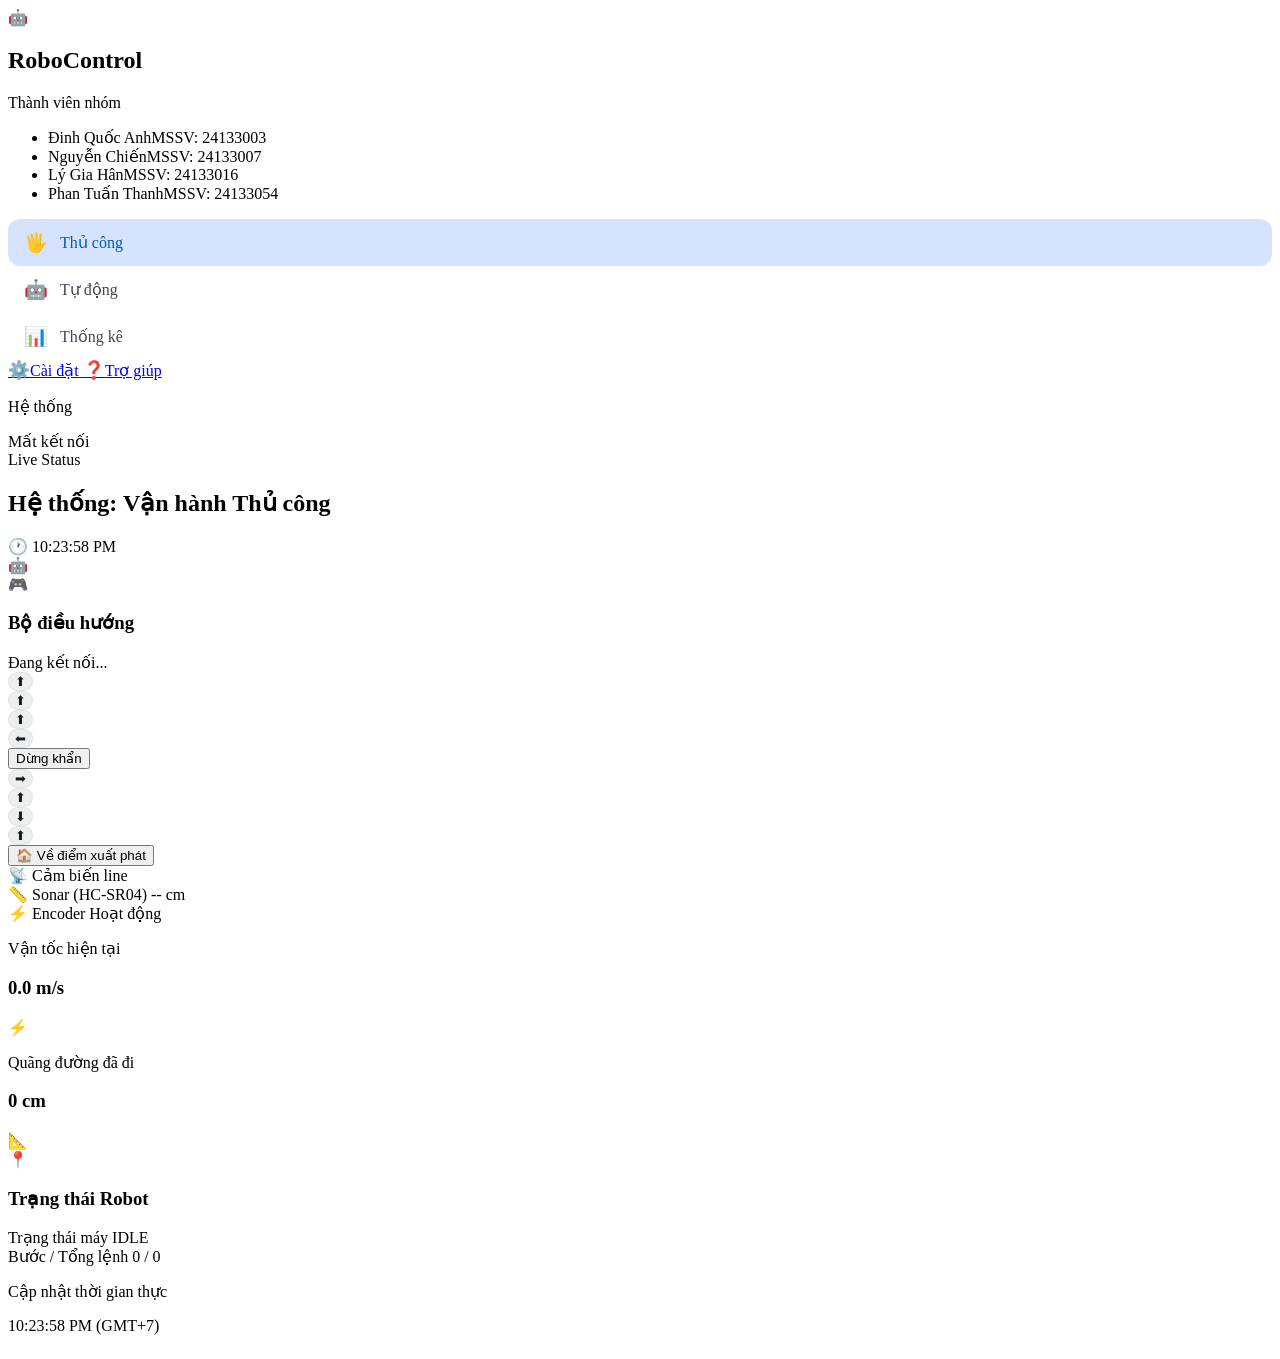
==== ai-firmware/data/index.html @ 2131e14b "them egde cho map ban dau, fix bug mui ten khong reset theo diem xuat phat, chinh sua logic do line" ====
<!doctype html>
<html class="light" lang="vi">

<head>
  <meta charset="utf-8" />
  <meta name="viewport" content="width=device-width, initial-scale=1.0" />
  <title>RoboControl — Hệ thống Điều khiển Robot AI</title>
  <meta name="description"
    content="AI Robot Pathfinder Dashboard — Hệ thống xe robot giao hàng với thuật toán tìm kiếm AI" />
  <script src="tailwind.min.js"></script>
  <script src="chart.min.js"></script>
  <script>
    tailwind.config = {
      theme: {
        extend: {
          colors: {
            "primary": "#005ab4",
            "primary-container": "#0873df",
            "on-primary": "#ffffff",
            "on-primary-container": "#fefcff",
            "primary-fixed": "#d6e3ff",
            "primary-fixed-dim": "#aac7ff",
            "secondary": "#465f89",
            "secondary-container": "#b7cfff",
            "on-secondary": "#ffffff",
            "on-secondary-container": "#405882",
            "secondary-fixed": "#d6e3ff",
            "tertiary": "#964400",
            "tertiary-container": "#bd5700",
            "on-tertiary": "#ffffff",
            "tertiary-fixed": "#ffdbc9",
            "error": "#ba1a1a",
            "error-container": "#ffdad6",
            "on-error": "#ffffff",
            "on-error-container": "#93000a",
            "surface": "#f8f9fa",
            "surface-dim": "#d9dadb",
            "surface-bright": "#f8f9fa",
            "surface-container-lowest": "#ffffff",
            "surface-container-low": "#f3f4f5",
            "surface-container": "#edeeef",
            "surface-container-high": "#e7e8e9",
            "surface-container-highest": "#e1e3e4",
            "surface-variant": "#e1e3e4",
            "on-surface": "#191c1d",
            "on-surface-variant": "#414753",
            "outline": "#717785",
            "outline-variant": "#c1c6d5",
            "inverse-surface": "#2e3132",
            "inverse-on-surface": "#f0f1f2",
            "inverse-primary": "#aac7ff",
          },
          fontFamily: { "headline": ["system-ui","sans-serif"], "body": ["system-ui","sans-serif"], "label": ["system-ui","sans-serif"] },
          borderRadius: { "DEFAULT": "0.25rem", "lg": "0.5rem", "xl": "0.75rem", "full": "9999px" },
        },
      },
    }
  </script>
  <link rel="stylesheet" href="style.css" />
</head>

<body class="bg-surface font-body text-on-surface flex h-screen overflow-hidden antialiased">

  <!-- ===== SIDEBAR ===== -->
  <aside class="w-72 bg-surface-container-low flex flex-col border-r border-outline-variant/20 z-20 shrink-0">
    <!-- Brand + Group Info -->
    <div class="p-6">
      <div class="flex items-center gap-2 mb-6">
        <span class="text-primary text-2xl">🤖</span>
        <h1 class="font-black tracking-tighter text-xl text-primary uppercase">RoboControl</h1>
      </div>
      <div class="bg-surface-container-lowest rounded-xl p-4 shadow-sm">
        <p class="text-[10px] font-bold uppercase tracking-widest text-on-surface-variant mb-3">Thành viên nhóm</p>
        <ul class="space-y-3">
          <li class="flex flex-col"><span class="text-sm font-bold text-on-surface">Đinh Quốc Anh</span><span
              class="text-xs text-on-surface-variant">MSSV: 24133003</span></li>
          <li class="flex flex-col"><span class="text-sm font-bold text-on-surface">Nguyễn Chiến</span><span
              class="text-xs text-on-surface-variant">MSSV: 24133007</span></li>
          <li class="flex flex-col"><span class="text-sm font-bold text-on-surface">Lý Gia Hân</span><span
              class="text-xs text-on-surface-variant">MSSV: 24133016</span></li>
          <li class="flex flex-col"><span class="text-sm font-bold text-on-surface">Phan Tuấn Thanh</span><span
              class="text-xs text-on-surface-variant">MSSV: 24133054</span></li>
        </ul>
      </div>
    </div>
    <!-- Navigation -->
    <div class="mt-auto p-4 space-y-1">
      <nav class="space-y-1 mb-8">
        <a class="nav-link active-nav" id="nav-manual" onclick="switchTab('manual')" href="#">
          <span style="font-size:1.2rem">🖐️</span>
          <span class="text-sm font-bold uppercase tracking-wide">Thủ công</span>
        </a>
        <a class="nav-link" id="nav-auto" onclick="switchTab('auto')" href="#">
          <span style="font-size:1.2rem">🤖</span>
          <span class="text-sm font-bold uppercase tracking-wide">Tự động</span>
        </a>
        <a class="nav-link" id="nav-stats" onclick="switchTab('stats')" href="#">
          <span style="font-size:1.2rem">📊</span>
          <span class="text-sm font-bold uppercase tracking-wide">Thống kê</span>
        </a>
      </nav>
      <div class="pt-4 border-t border-outline-variant/30 space-y-1">
        <a class="flex items-center gap-3 px-4 py-2 rounded-xl text-on-surface-variant hover:text-primary transition-all"
          href="#">
          <span style="font-size:1.1rem">⚙️</span><span class="text-sm font-medium">Cài
            đặt</span>
        </a>
        <a class="flex items-center gap-3 px-4 py-2 rounded-xl text-on-surface-variant hover:text-primary transition-all"
          href="#">
          <span style="font-size:1.1rem">❓</span><span class="text-sm font-medium">Trợ giúp</span>
        </a>
      </div>
      <!-- System Status -->
      <div class="mt-4 p-4 bg-primary rounded-2xl text-white">
        <p class="text-[10px] font-bold uppercase tracking-widest opacity-80 mb-2">Hệ thống</p>
        <div class="flex items-center justify-between">
          <span class="text-sm font-medium" id="wsStatusText">Đang kết nối...</span>
          <div class="w-2 h-2 rounded-full bg-yellow-400" id="wsStatusDot"></div>
        </div>
      </div>
    </div>
  </aside>

  <!-- ===== MAIN CONTENT WRAPPER ===== -->
  <div class="flex-1 flex flex-col relative overflow-hidden">
    <!-- TopAppBar -->
    <header
      class="h-16 flex justify-between items-center px-8 bg-surface/80 backdrop-blur-md z-10 border-b border-slate-100 shrink-0">
      <div class="flex items-center gap-4">
        <span
          class="px-3 py-1 bg-primary text-on-primary text-[10px] font-black rounded-full uppercase tracking-tighter shadow-sm"
          id="headerBadge">Live Status</span>
        <h2 class="font-headline font-bold text-on-surface tracking-tight" id="headerTitle">Hệ thống: Vận hành Thủ công
        </h2>
      </div>
      <div class="flex items-center gap-4">
        <div class="flex items-center gap-2 bg-surface-container-high px-4 py-2 rounded-full">
          <span class="text-primary text-sm">🕐</span>
          <span class="text-sm font-black text-on-surface tracking-tight" id="real-time-clock">--:--:-- --</span>
        </div>
        <div
          class="w-10 h-10 rounded-full bg-primary-fixed flex items-center justify-center border-2 border-surface shadow-sm">
          <span class="text-primary">🤖</span>
        </div>
      </div>
    </header>

    <!-- ================================================ -->
    <!-- ===== MANUAL PANEL ===== -->
    <!-- ================================================ -->
    <main id="panel-manual" class="panel-view active flex-1 p-8 grid grid-cols-12 gap-8 overflow-y-auto hide-scrollbar">
      <!-- D-Pad Section -->
      <section class="col-span-12 lg:col-span-7 flex flex-col gap-8">
        <div
          class="bg-surface-container-lowest p-8 rounded-[2rem] shadow-sm border border-outline-variant/30 flex flex-col items-center">
          <div class="flex items-center justify-between w-full mb-8">
            <div class="flex items-center gap-3">
              <span class="text-primary text-2xl">🎮</span>
              <h3 class="text-lg font-black uppercase tracking-widest text-on-surface">Bộ điều hướng</h3>
            </div>
            <span
              class="px-3 py-1 bg-green-100 text-green-700 text-[10px] font-bold rounded-full uppercase tracking-widest border border-green-200"
              id="connBadge">Đang kết nối...</span>
          </div>
          <!-- Large D-Pad -->
          <div class="grid grid-cols-3 grid-rows-3 gap-6 w-full max-w-md aspect-square">
            <button class="dpad-btn hold" data-path="/fwd_left"><span
                class="rotate-[-45deg] text-3xl group-hover:text-primary">⬆</span></button>
            <button class="dpad-btn hold" data-path="/forward"><span
                class="text-4xl group-hover:text-primary">⬆</span></button>
            <button class="dpad-btn hold" data-path="/fwd_right"><span
                class="rotate-[45deg] text-3xl group-hover:text-primary">⬆</span></button>
            <button class="dpad-btn hold" data-path="/left"><span
                class="text-4xl group-hover:text-primary">⬅</span></button>
            <button
              class="bg-error text-on-error hover:brightness-110 transition-all rounded-[2rem] flex items-center justify-center shadow-xl shadow-error/20 active:scale-90 duration-150"
              id="stopBtn" data-path="/stop"><span class="font-black tracking-tighter text-sm uppercase">Dừng
                khẩn</span></button>
            <button class="dpad-btn hold" data-path="/right"><span
                class="text-4xl group-hover:text-primary">➡</span></button>
            <button class="dpad-btn hold" data-path="/back_left"><span
                class="rotate-[-135deg] text-3xl group-hover:text-primary">⬆</span></button>
            <button class="dpad-btn hold" data-path="/backward"><span
                class="text-4xl group-hover:text-primary">⬇</span></button>
            <button class="dpad-btn hold" data-path="/back_right"><span
                class="rotate-[135deg] text-3xl group-hover:text-primary">⬆</span></button>
          </div>
          <div class="mt-8 flex gap-4 w-full justify-center">
            <button
              class="bg-primary text-on-primary px-8 py-4 rounded-2xl shadow-lg shadow-primary/20 hover:brightness-110 transition-all font-bold text-sm uppercase tracking-widest flex items-center gap-2"
              onclick="sendCommand('/return_home')">
              🏠 Về điểm xuất phát
            </button>
          </div>
        </div>
        <!-- Sensor Cards -->
        <div class="grid grid-cols-3 gap-6">
          <div
            class="bg-surface-container-lowest p-6 rounded-3xl shadow-sm border border-outline-variant/20 flex flex-col items-center gap-2">
            <span class="text-primary text-3xl">📡</span>
            <span class="text-[10px] font-black uppercase tracking-widest text-on-surface-variant">Cảm biến line</span>
            <div class="flex gap-1 mt-1" id="sensorDotsManual">
              <span class="w-3 h-3 rounded-full bg-surface-container" id="sm0"></span>
              <span class="w-3 h-3 rounded-full bg-surface-container" id="sm1"></span>
              <span class="w-3 h-3 rounded-full bg-surface-container" id="sm2"></span>
              <span class="w-3 h-3 rounded-full bg-surface-container" id="sm3"></span>
              <span class="w-3 h-3 rounded-full bg-surface-container" id="sm4"></span>
            </div>
          </div>
          <div
            class="bg-surface-container-lowest p-6 rounded-3xl shadow-sm border border-outline-variant/20 flex flex-col items-center gap-2">
            <span class="text-primary text-3xl">📏</span>
            <span class="text-[10px] font-black uppercase tracking-widest text-on-surface-variant">Sonar
              (HC-SR04)</span>
            <span class="text-xs font-bold" id="sonarStatus">-- cm</span>
          </div>
          <div
            class="bg-surface-container-lowest p-6 rounded-3xl shadow-sm border border-outline-variant/20 flex flex-col items-center gap-2">
            <span class="text-primary text-3xl">⚡</span>
            <span class="text-[10px] font-black uppercase tracking-widest text-on-surface-variant">Encoder</span>
            <span class="text-xs font-bold text-green-600" id="encoderStatus">Hoạt động</span>
          </div>
        </div>
      </section>

      <!-- Telemetry Panel -->
      <aside class="col-span-12 lg:col-span-5 flex flex-col gap-6">
        <!-- Speed -->
        <div class="bg-surface-container-lowest p-8 rounded-3xl shadow-sm border border-outline-variant/10">
          <div class="flex justify-between items-start mb-4">
            <div>
              <p class="text-[10px] font-bold uppercase tracking-widest text-on-surface-variant mb-1">Vận tốc hiện tại
              </p>
              <h3 class="text-5xl font-black text-on-surface tracking-tighter"><span id="teleSpeedVal">0.0</span> <span
                  class="text-xl text-on-surface-variant font-medium">m/s</span></h3>
            </div>
            <div class="bg-primary-fixed w-12 h-12 rounded-2xl flex items-center justify-center">
              <span class="text-primary text-2xl">⚡</span>
            </div>
          </div>
          <div class="h-2 bg-surface-container rounded-full overflow-hidden">
            <div class="h-full bg-primary shadow-[0_0_10px_rgba(0,90,180,0.5)] transition-all duration-500"
              id="speedBar" style="width:0%"></div>
          </div>
        </div>
        <!-- Distance -->
        <div class="bg-surface-container-lowest p-8 rounded-3xl shadow-sm border border-outline-variant/10">
          <div class="flex justify-between items-start mb-4">
            <div>
              <p class="text-[10px] font-bold uppercase tracking-widest text-on-surface-variant mb-1">Quãng đường đã đi
              </p>
              <h3 class="text-5xl font-black text-on-surface tracking-tighter"><span id="teleDistVal">0</span> <span
                  class="text-xl text-on-surface-variant font-medium">cm</span></h3>
            </div>
            <div class="bg-green-100 w-12 h-12 rounded-2xl flex items-center justify-center">
              <span class="text-green-600 text-2xl">📐</span>
            </div>
          </div>
        </div>
        <!-- Robot State/Step -->
        <section class="bg-surface-container-lowest p-8 rounded-[2rem] shadow-sm border border-primary/20 flex-1">
          <div class="flex items-center gap-3 mb-6">
            <div class="bg-primary/10 p-2 rounded-xl"><span
                class="text-primary">📍</span></div>
            <h3 class="text-lg font-black uppercase tracking-widest text-on-surface">Trạng thái Robot</h3>
          </div>
          <div class="space-y-4">
            <div class="bg-surface p-6 rounded-2xl border border-outline-variant/30">
              <span class="text-xs font-bold text-on-surface-variant uppercase tracking-tighter block mb-1">Trạng thái
                máy</span>
              <span class="font-mono text-3xl font-black text-primary block" id="teleStateVal">IDLE</span>
            </div>
            <div class="bg-surface p-6 rounded-2xl border border-outline-variant/30">
              <span class="text-xs font-bold text-on-surface-variant uppercase tracking-tighter block mb-1">Bước / Tổng
                lệnh</span>
              <span class="font-mono text-3xl font-black text-primary block" id="teleStepVal">0 / 0</span>
            </div>
          </div>
          <div class="mt-8 flex flex-col gap-2">
            <p
              class="text-[10px] text-center text-on-surface-variant font-medium flex items-center justify-center gap-1 uppercase tracking-widest">
              <span class="w-1.5 h-1.5 rounded-full bg-green-500"></span> Cập nhật thời gian thực
            </p>
            <p class="text-[9px] text-center text-on-surface-variant opacity-50 uppercase" id="footer-update-time">
              --:--:-- (GMT+7)</p>
          </div>
        </section>
      </aside>
    </main>

    <!-- ================================================ -->
    <!-- ===== AUTO PANEL ===== -->
    <!-- ================================================ -->
    <main id="panel-auto" class="panel-view flex-1 flex flex-col bg-surface p-6 gap-6 overflow-y-auto hide-scrollbar">
      <!-- Top Status Row -->
      <div class="grid grid-cols-5 gap-4">
        <div class="bg-surface-container-lowest p-4 rounded-xl shadow-sm border border-outline-variant/10">
          <span class="text-[10px] font-bold text-on-surface-variant tracking-widest uppercase block mb-1">Thứ tự
            giao</span>
          <span class="text-2xl font-black text-primary" id="autoOrderNum">#--/--</span>
        </div>
        <div class="bg-surface-container-lowest p-4 rounded-xl shadow-sm border border-outline-variant/10">
          <span class="text-[10px] font-bold text-on-surface-variant tracking-widest uppercase block mb-1">Số bước di
            chuyển</span>
          <span class="text-2xl font-black text-on-surface" id="autoStepsVal">0 <span
              class="text-xs font-medium text-on-surface-variant italic">bước</span></span>
        </div>
        <div class="bg-surface-container-lowest p-4 rounded-xl shadow-sm border border-outline-variant/10">
          <span class="text-[10px] font-bold text-on-surface-variant tracking-widest uppercase block mb-1">Node đã
            duyệt</span>
          <span class="text-2xl font-black text-on-surface" id="autoVisitedVal">0</span>
        </div>
        <div class="bg-surface-container-lowest p-4 rounded-xl shadow-sm border border-outline-variant/10">
          <span class="text-[10px] font-bold text-on-surface-variant tracking-widest uppercase block mb-1">Vận
            tốc</span>
          <div class="flex items-baseline gap-1">
            <span class="text-2xl font-black text-on-surface" id="autoSpeedVal">0.0</span>
            <span class="text-xs font-bold text-on-surface-variant italic">m/s</span>
          </div>
        </div>
        <div class="bg-surface-container-lowest p-4 rounded-xl shadow-sm border border-outline-variant/10">
          <span class="text-[10px] font-bold text-on-surface-variant tracking-widest uppercase block mb-1">Vật
            cản</span>
          <div class="flex items-center gap-2">
            <span class="text-2xl font-black text-on-surface" id="autoObstacleVal">--</span>
            <span class="text-xs font-bold text-on-surface-variant italic">cm</span>
          </div>
        </div>
      </div>

      <!-- Central Grid: Map + Config -->
      <div class="grid grid-cols-12 gap-6 flex-1">
        <!-- Map Section -->
        <div
          class="col-span-8 bg-surface-container-lowest rounded-2xl shadow-sm overflow-hidden flex flex-col border border-outline-variant/10 min-h-[500px]">
          <div class="p-4 border-b border-outline-variant/5 flex justify-between items-center">
            <div class="flex items-center gap-3">
              <span class="text-primary">🗺️</span>
              <h2 class="font-bold text-on-surface">Bản đồ Node Lưới — Khu vực Giao hàng</h2>
            </div>
            <div class="flex bg-surface-container-low p-1 rounded-lg flex-wrap gap-0.5">
              <button class="map-tool-btn" id="toolStart" onclick="setMapTool('start')">
                📌 Xuất phát
              </button>
              <button class="map-tool-btn active" id="toolTarget" onclick="setMapTool('target')">
                📍 Điểm giao
              </button>
              <button class="map-tool-btn" id="toolObstacle" onclick="setMapTool('obstacle')">
                🚫 Vật cản
              </button>
              <button class="map-tool-btn" id="toolEdge" onclick="setMapTool('edge')">
                🔗 Edge
              </button>
              <button class="map-tool-btn" id="toolWeight" onclick="setMapTool('weight')">
                ⚖️ Trọng số
              </button>
            </div>
          </div>
          <div class="flex-1 relative bg-slate-50 overflow-hidden p-4">
            <svg id="agvMap" viewBox="0 0 340 270" class="w-full h-full">
              <g class="track-lines">
              </g>
              <g id="pathLayer"></g>
              <g id="nodeLayer"></g>
              <g id="robotLayer"></g>
            </svg>
          </div>
          <!-- Legend -->
          <!-- Animation Controls -->
          <div id="animationControls" class="hidden border-t border-outline-variant/5 p-3">
            <div class="flex items-center justify-between gap-3 flex-wrap">
              <div class="flex items-center gap-1">
                <button onclick="animPlay()" id="animPlayBtn" class="anim-ctrl-btn" title="Play">▶</button>
                <button onclick="animPause()" id="animPauseBtn" class="anim-ctrl-btn" title="Pause">⏸</button>
                <button onclick="animStepFwd()" class="anim-ctrl-btn" title="Step">⏭</button>
                <button onclick="animReset()" class="anim-ctrl-btn" title="Reset">🔄</button>
              </div>
              <div class="flex items-center gap-2 flex-1 max-w-[200px]">
                <span class="text-[9px] font-bold text-on-surface-variant whitespace-nowrap">CHẬM</span>
                <input type="range" id="animSpeedSlider" min="1" max="100" value="50" class="flex-1">
                <span class="text-[9px] font-bold text-on-surface-variant whitespace-nowrap">NHANH</span>
              </div>
              <div class="flex items-center gap-3 text-[11px] font-semibold">
                <span>Step: <b class="text-on-surface" id="animStepNum">0</b>/<b id="animTotalSteps">0</b></span>
                <span class="flex items-center gap-1"><span class="anim-legend-dot" style="background:#f59e0b"></span> <b class="text-amber-700" id="animExploredCount">0</b></span>
                <span class="flex items-center gap-1"><span class="anim-legend-dot" style="background:#3b82f6"></span> <b class="text-blue-700" id="animFrontierCount">0</b></span>
              </div>
            </div>
          </div>
          <div id="deliveryLegend"
            class="hidden p-3 border-t border-outline-variant/5 flex flex-wrap gap-2 items-center justify-center text-xs font-semibold text-on-surface-variant">
          </div>
        </div>

        <!-- Config & Commands -->
        <div class="col-span-4 flex flex-col gap-6">
          <!-- Algorithm Config -->
          <div class="bg-surface-container-lowest p-5 rounded-2xl shadow-sm border border-outline-variant/10">
            <div class="flex items-center gap-2 mb-4">
              <span class="text-primary text-xl">⚙️</span>
              <h3 class="font-bold text-on-surface">Cấu hình thuật toán</h3>
            </div>
            <div class="space-y-4">
              <div>
                <label class="config-label">Thuật toán tìm đường</label>
                <select class="config-select" id="algoSel">
                  <option value="astar">A* (Heuristic Tối ưu)</option>
                  <option value="bfs">BFS (Loang theo lớp)</option>
                  <option value="dfs">DFS (Đi sâu trước)</option>
                  <option value="ucs">UCS (Chi phí đều)</option>
                  <option value="greedy">Greedy Best-First</option>
                </select>
              </div>
              <div>
                <label class="config-label">Chế độ giao</label>
                <select class="config-select" id="orderModeSel">
                  <option value="single">Giao 1 đơn (Điểm đến)</option>
                  <option value="multi">Giao nhiều đơn (Tối đa 6)</option>
                </select>
              </div>
              <div>
                <label class="config-label">Vị trí xuất phát (Kho)</label>
                <select class="config-select" id="startNode"></select>
              </div>
              <div>
                <label class="config-label">Chế độ giao</label>
                <select class="config-select" id="deliveryModeSel">
                  <option value="normal">Bình thường (Theo thuật toán)</option>
                  <option value="express">Hỏa tốc (Ưu tiên đơn cuối)</option>
                </select>
              </div>
            </div>
            <div class="pt-2 space-y-2">
              <button class="w-full flex items-center justify-center gap-2 bg-gradient-to-r from-primary to-primary-container text-on-primary px-4 py-3 rounded-xl text-sm font-bold shadow-lg shadow-primary/20 hover:brightness-110 transition-all active:scale-[0.98]" onclick="animStart()">
                ⏯ MÔ PHỎNG THUẬT TOÁN
              </button>
              <button class="w-full flex items-center justify-center gap-2 bg-green-600 text-white px-4 py-3 rounded-xl text-sm font-bold shadow-lg shadow-green-600/20 hover:bg-green-700 transition-all active:scale-[0.98]" id="deliverBtn2" onclick="document.getElementById('deliverBtn').click()">
                🚀 NẠP LỘ TRÌNH & CHO XE CHẠY
              </button>
            </div>
          </div>
          <!-- Command Buttons -->
          <div class="grid grid-cols-2 gap-3">
            <button
              class="flex flex-col items-center justify-center p-4 bg-white border border-outline-variant/20 rounded-xl hover:bg-slate-50 transition-colors group"
              onclick="sendCommand('/return_home')">
              <span
                class="text-primary mb-1 group-active:scale-90 transition-transform text-xl">🏭</span>
              <span class="text-xs font-bold text-primary">VỀ KHO</span>
            </button>
            <button
              class="flex flex-col items-center justify-center p-4 bg-white border border-outline-variant/20 rounded-xl hover:bg-slate-50 transition-colors group"
              onclick="sendCommand('/resume')">
              <span
                class="text-on-surface-variant mb-1 group-active:scale-90 transition-transform text-xl">⏭</span>
              <span class="text-xs font-bold text-on-surface-variant">TIẾP TỤC</span>
            </button>
            <button
              class="col-span-2 flex items-center justify-center gap-3 p-4 bg-error text-on-error rounded-xl font-black tracking-wider shadow-lg shadow-error/20 active:scale-[0.98] transition-all"
              onclick="sendCommand('/estop')">
              ⚠️ DỪNG KHẨN CẤP (E-STOP)
            </button>
          </div>
        </div>
      </div>

      <!-- Route Table -->
      <div class="bg-surface-container-lowest rounded-2xl shadow-sm border border-outline-variant/10 overflow-hidden">
        <div class="p-4 border-b border-outline-variant/5 flex justify-between items-center">
          <h2 class="font-bold text-on-surface">Bảng Lộ trình di chuyển</h2>
          <button
            class="text-xs font-bold text-primary bg-primary/10 px-4 py-2 rounded-lg flex items-center gap-2 hover:bg-primary/20 transition-colors"
            id="deliverBtn">
            ▶ NẠP LỘ TRÌNH & BẮT ĐẦU
          </button>
        </div>
        <!-- Delivery Order Info -->
        <div class="px-4 pt-3 space-y-2" id="deliveryInfoArea">
          <div class="flex items-start gap-2 bg-primary-fixed/30 rounded-xl p-3">
            <span class="text-primary text-lg mt-0.5">📋</span>
            <div>
              <span class="text-[10px] font-bold uppercase tracking-widest text-on-surface-variant block">Thứ tự giao
                đơn</span>
              <span class="text-sm font-semibold text-on-surface" id="deliveryOrderInfo">Chưa có đơn hàng</span>
            </div>
          </div>
          <div class="flex items-start gap-2 bg-green-50 rounded-xl p-3">
            <span class="text-green-600 text-lg mt-0.5">🛣️</span>
            <div>
              <span class="text-[10px] font-bold uppercase tracking-widest text-on-surface-variant block">Lộ trình các
                node đi qua</span>
              <span class="text-sm font-semibold text-on-surface font-mono" id="deliveryRouteInfo">—</span>
            </div>
          </div>
        </div>
        <!-- Delivery Status -->
        <div class="px-4 pt-2" id="deliveryStatusArea">
          <div class="flex items-center gap-2 rounded-xl p-3 bg-surface-container-high/50 hidden"
            id="deliveryStatusBanner">
            <span class="text-lg" id="deliveryStatusIcon">⏳</span>
            <span class="text-sm font-bold" id="deliveryStatusText">Đang chờ giao hàng...</span>
          </div>
        </div>
        <div id="pathResult" class="p-4 text-sm text-on-surface-variant text-center">Chưa có dữ liệu lộ trình — Chọn
          điểm giao hàng trên bản đồ</div>
      </div>
    </main>

    <!-- ================================================ -->
    <!-- ===== STATS PANEL ===== -->
    <!-- ================================================ -->
    <main id="panel-stats" class="panel-view flex-1 p-8 overflow-y-auto hide-scrollbar">
      <div class="max-w-7xl mx-auto space-y-8">
        <!-- KPI Row -->
        <div class="grid grid-cols-1 md:grid-cols-4 gap-6">
          <div
            class="bg-surface-container-lowest p-6 rounded-2xl border border-slate-100 shadow-sm hover:shadow-md transition-all">
            <p class="text-[10px] font-bold uppercase tracking-widest text-on-surface-variant mb-1">Tổng quãng đường</p>
            <div class="flex items-baseline space-x-1">
              <span class="text-3xl font-black text-on-surface tracking-tighter" id="kpiDistance">--</span>
              <span class="text-sm font-bold text-on-surface-variant">cm</span>
            </div>
          </div>
          <div
            class="bg-surface-container-lowest p-6 rounded-2xl border border-slate-100 shadow-sm hover:shadow-md transition-all">
            <p class="text-[10px] font-bold uppercase tracking-widest text-on-surface-variant mb-1">Đơn thành công</p>
            <div class="flex items-baseline space-x-1">
              <span class="text-3xl font-black text-primary tracking-tighter" id="kpiSuccess">--</span>
              <span class="text-sm font-bold text-on-surface-variant">%</span>
            </div>
          </div>
          <div
            class="bg-surface-container-lowest p-6 rounded-2xl border border-slate-100 shadow-sm hover:shadow-md transition-all">
            <p class="text-[10px] font-bold uppercase tracking-widest text-on-surface-variant mb-1">Thời gian TB</p>
            <div class="flex items-baseline space-x-1">
              <span class="text-3xl font-black text-tertiary tracking-tighter" id="kpiAvgTime">--</span>
              <span class="text-sm font-bold text-on-surface-variant">s</span>
            </div>
          </div>
          <div
            class="bg-surface-container-lowest p-6 rounded-2xl border border-slate-100 shadow-sm hover:shadow-md transition-all">
            <p class="text-[10px] font-bold uppercase tracking-widest text-on-surface-variant mb-1">Đã giao hôm nay</p>
            <div class="flex items-baseline space-x-1">
              <span class="text-3xl font-black text-on-surface tracking-tighter" id="kpiDelivered">--</span>
              <span class="text-sm font-bold text-on-surface-variant">đơn</span>
            </div>
          </div>
        </div>

        <!-- Charts Row -->
        <div class="grid grid-cols-12 gap-8">
          <!-- Algorithm Comparison Chart -->
          <div class="col-span-12 bg-surface-container-lowest p-8 rounded-3xl shadow-sm border border-slate-100">
            <div class="flex items-center justify-between mb-6">
              <div>
                <h3 class="text-lg font-bold tracking-tight">So sánh 5 Thuật toán Tìm đường</h3>
                <p class="text-xs text-on-surface-variant">So sánh Số bước, Node đã duyệt, Thời gian tính toán giữa các
                  thuật toán</p>
              </div>
              <button
                class="flex items-center gap-2 bg-primary text-white px-5 py-2.5 rounded-xl text-sm font-bold shadow-sm hover:bg-primary/90 transition-all"
                id="compareAllBtn">
                📊 So Sánh Tất Cả
              </button>
            </div>
            <div class="h-80"><canvas id="algoComparisonChart"></canvas></div>
            <div id="algoCompareResult" class="mt-4 text-sm text-on-surface-variant"></div>
          </div>

          <!-- Order History -->
          <div class="col-span-12 bg-surface-container-lowest p-8 rounded-3xl shadow-sm border border-slate-100">
            <div class="flex items-center justify-between mb-6">
              <div>
                <h3 class="text-lg font-bold tracking-tight">Lịch sử Đơn hàng</h3>
                <p class="text-xs text-on-surface-variant">Chi tiết lộ trình và trạng thái vận hành</p>
              </div>
            </div>
            <div class="overflow-x-auto">
              <table class="w-full text-left border-separate border-spacing-y-3">
                <thead>
                  <tr class="text-[10px] font-bold uppercase tracking-widest text-on-surface-variant">
                    <th class="px-4 py-2">ID Đơn</th>
                    <th class="px-4 py-2">Thuật toán</th>
                    <th class="px-4 py-2">Lộ trình (Nodes)</th>
                    <th class="px-4 py-2">Bước</th>
                    <th class="px-4 py-2 text-right">Trạng thái</th>
                  </tr>
                </thead>
                <tbody id="orderHistoryBody" class="text-sm">
                  <tr class="bg-surface-container-low/40">
                    <td class="px-4 py-4 text-on-surface-variant italic" colspan="5">Chưa có dữ liệu</td>
                  </tr>
                </tbody>
              </table>
            </div>
          </div>
        </div>
      </div>
    </main>
  </div>

  <script src="script.js"></script>
</body>

</html>
---- ai-firmware/data/style.css ----
/* ===== RoboControl — Custom Styles ===== */
/* Tailwind handles the design system; this file adds component-level polish */

.material-symbols-outlined {
  font-variation-settings: 'FILL' 0, 'wght' 400, 'GRAD' 0, 'opsz' 24;
  vertical-align: middle;
}

.hide-scrollbar::-webkit-scrollbar {
  display: none;
}

.hide-scrollbar {
  -ms-overflow-style: none;
  scrollbar-width: none;
}

/* ===== Navigation ===== */
.nav-link {
  display: flex;
  align-items: center;
  gap: 0.75rem;
  padding: 0.75rem 1rem;
  border-radius: 0.75rem;
  color: #414753;
  transition: all 0.2s;
  cursor: pointer;
  text-decoration: none;
}

.nav-link:hover {
  background: rgba(0, 90, 180, 0.05);
  color: #005ab4;
}

.active-nav {
  background: #d6e3ff !important;
  color: #005ab4 !important;
}

/* ===== Panel Views ===== */
.panel-view {
  display: none !important;
}

.panel-view.active {
  display: flex !important;
  flex-direction: column;
}

/* Override for manual panel which uses grid */
#panel-manual.active {
  display: grid !important;
}

/* ===== D-Pad Button ===== */
.dpad-btn {
  background: #edeeef;
  color: #191c1d;
  transition: all 0.15s;
  border-radius: 1.5rem;
  display: flex;
  align-items: center;
  justify-content: center;
  border: 1px solid rgba(193, 198, 213, 0.3);
  cursor: pointer;
}

.dpad-btn:hover {
  background: #d6e3ff;
}

.dpad-btn:active,
.dpad-btn.active-hold {
  background: #005ab4;
  color: white;
  transform: scale(0.95);
  box-shadow: 0 4px 16px rgba(0, 90, 180, 0.3);
}

.dpad-btn .material-symbols-outlined {
  pointer-events: none;
}

/* ===== Config Controls ===== */
.config-label {
  display: block;
  font-size: 10px;
  font-weight: 700;
  text-transform: uppercase;
  letter-spacing: 0.1em;
  color: #414753;
  margin-bottom: 0.25rem;
}

.config-select {
  width: 100%;
  background: #f8f9fa;
  border: none;
  border-radius: 0.75rem;
  font-size: 0.875rem;
  font-weight: 500;
  padding: 0.75rem 1rem;
  color: #191c1d;
  font-family: 'Inter', sans-serif;
  outline: none;
  cursor: pointer;
}

.config-select:focus {
  box-shadow: 0 0 0 2px rgba(0, 90, 180, 0.2);
}

/* ===== Map Tool Buttons ===== */
.map-tool-btn {
  display: flex;
  align-items: center;
  gap: 0.25rem;
  padding: 0.25rem 0.75rem;
  font-size: 0.75rem;
  font-weight: 600;
  border-radius: 0.375rem;
  color: #414753;
  cursor: pointer;
  background: transparent;
  border: none;
  transition: all 0.15s;
  font-family: 'Inter', sans-serif;
}

.map-tool-btn:hover {
  background: rgba(255, 255, 255, 0.5);
}

.map-tool-btn.active {
  background: white;
  color: #005ab4;
  box-shadow: 0 1px 3px rgba(0, 0, 0, 0.08);
  font-weight: 700;
}

/* ===== SVG Map ===== */
.track-lines line {
  stroke: #c1c6d5;
  stroke-width: 8;
  stroke-linecap: round;
}

/* Node styles */
.node-group {
  cursor: pointer;
  transition: transform 0.2s;
}

.node-group:hover circle {
  stroke-width: 3;
  stroke: #005ab4;
}

.node-circle {
  fill: white;
  stroke: #c1c6d5;
  stroke-width: 2;
  transition: all 0.3s;
}

.node-text {
  fill: #414753;
  font-size: 11px;
  font-weight: 800;
  text-anchor: middle;
  dominant-baseline: central;
  pointer-events: none;
  font-family: 'Inter', sans-serif;
}

/* Node states */
.node-start .node-circle {
  fill: #005ab4;
  stroke: #003d7a;
  filter: drop-shadow(0 2px 6px rgba(0, 90, 180, 0.4));
}

.node-start .node-text {
  fill: white;
}

.node-obstacle .node-circle {
  fill: #e7e8e9;
  stroke: #717785;
  stroke-dasharray: 4;
}

.node-obstacle .node-text {
  fill: #717785;
}

.node-path .node-circle {
  fill: #d6e3ff;
  stroke: #005ab4;
}

.node-path .node-text {
  fill: #005ab4;
}

.node-skipped .node-circle {
  fill: #ffdad6;
  stroke: #ba1a1a;
  stroke-dasharray: 4;
}

.node-skipped .node-text {
  fill: #ba1a1a;
}

/* Target colors */
.node-group.target-1 .node-circle {
  fill: #ba1a1a;
  stroke: #93000a;
  filter: drop-shadow(0 2px 6px rgba(186, 26, 26, 0.4));
}

.node-group.target-1 .node-text {
  fill: #fff;
}

.node-group.target-2 .node-circle {
  fill: #964400;
  stroke: #763400;
  filter: drop-shadow(0 2px 6px rgba(150, 68, 0, 0.4));
}

.node-group.target-2 .node-text {
  fill: #fff;
}

.node-group.target-3 .node-circle {
  fill: #465f89;
  stroke: #2e4770;
  filter: drop-shadow(0 2px 6px rgba(70, 95, 137, 0.4));
}

.node-group.target-3 .node-text {
  fill: #fff;
}

.node-group.target-4 .node-circle {
  fill: #0873df;
  stroke: #005ab4;
  filter: drop-shadow(0 2px 6px rgba(8, 115, 223, 0.4));
}

.node-group.target-4 .node-text {
  fill: #fff;
}

.node-group.target-5 .node-circle {
  fill: #bd5700;
  stroke: #964400;
  filter: drop-shadow(0 2px 6px rgba(189, 87, 0, 0.4));
}

.node-group.target-5 .node-text {
  fill: #fff;
}

.node-group.target-6 .node-circle {
  fill: #2e4770;
  stroke: #001b3e;
  filter: drop-shadow(0 2px 6px rgba(46, 71, 112, 0.4));
}

.node-group.target-6 .node-text {
  fill: #fff;
}

/* Path segments */
.segment-path {
  fill: none;
  stroke-width: 5;
  stroke-linecap: round;
  stroke-linejoin: round;
  stroke-dasharray: 12;
  animation: flowDash 0.8s linear infinite;
}

@keyframes flowDash {
  to {
    stroke-dashoffset: -24;
  }
}

/* ===== Path Result ===== */
#pathResult.has-path {
  font-family: 'Inter', monospace;
  font-weight: 600;
  background: rgba(0, 90, 180, 0.05);
  color: #005ab4;
  border-top: 2px solid rgba(0, 90, 180, 0.15);
}

#pathResult.err-msg {
  color: #ba1a1a !important;
  background: rgba(186, 26, 26, 0.05) !important;
}

#pathResult.warn-msg {
  color: #964400 !important;
  background: rgba(150, 68, 0, 0.05) !important;
}

/* ===== Toast ===== */
.toast-container {
  position: fixed;
  top: 80px;
  right: 16px;
  z-index: 100;
  display: flex;
  flex-direction: column;
  gap: 8px;
}

.toast {
  padding: 12px 20px;
  border-radius: 12px;
  background: white;
  border: 1px solid #e1e3e4;
  box-shadow: 0 8px 24px rgba(0, 0, 0, 0.12);
  font-size: 13px;
  font-weight: 600;
  color: #191c1d;
  animation: toastIn 0.3s ease;
  max-width: 320px;
}

.toast.success {
  border-left: 4px solid #16a34a;
}

.toast.error {
  border-left: 4px solid #ba1a1a;
}

.toast.info {
  border-left: 4px solid #005ab4;
}

@keyframes toastIn {
  from {
    opacity: 0;
    transform: translateX(20px);
  }

  to {
    opacity: 1;
    transform: translateX(0);
  }
}

/* ===== Algorithm Animation Node States ===== */
.node-explored .node-circle {
  fill: #fef3c7;
  stroke: #f59e0b;
  stroke-width: 2.5;
  transition: fill 0.15s, stroke 0.15s;
}

.node-explored .node-text {
  fill: #92400e;
}

.node-frontier .node-circle {
  fill: #dbeafe;
  stroke: #3b82f6;
  stroke-width: 2.5;
  transition: fill 0.15s, stroke 0.15s;
}

.node-frontier .node-text {
  fill: #1e40af;
}

.node-current .node-circle {
  fill: #fb923c;
  stroke: #ea580c;
  stroke-width: 3;
  filter: drop-shadow(0 0 8px rgba(234, 88, 12, 0.6));
  animation: nodePulse 0.6s ease-in-out;
}

.node-current .node-text {
  fill: #fff;
}

.node-final-path .node-circle {
  fill: #bbf7d0;
  stroke: #16a34a;
  stroke-width: 3;
  filter: drop-shadow(0 0 6px rgba(22, 163, 74, 0.4));
}

.node-final-path .node-text {
  fill: #14532d;
}

.node-edge-sel .node-circle {
  stroke: #7c3aed;
  stroke-width: 3.5;
  stroke-dasharray: 4 2;
  filter: drop-shadow(0 0 8px rgba(124, 58, 237, 0.5));
  animation: edgeSelPulse 1s ease-in-out infinite;
}

@keyframes nodePulse {
  0% { transform: scale(1); }
  50% { transform: scale(1.15); }
  100% { transform: scale(1); }
}

@keyframes edgeSelPulse {
  0%, 100% { opacity: 1; }
  50% { opacity: 0.7; }
}

/* Edge weight labels */
.edge-weight-label {
  fill: #7c3aed;
  font-size: 9px;
  font-weight: 800;
  text-anchor: middle;
  font-family: 'Inter', sans-serif;
  pointer-events: none;
  paint-order: stroke;
  stroke: white;
  stroke-width: 3px;
}

/* ===== Animation Controls ===== */
.anim-ctrl-btn {
  width: 32px;
  height: 32px;
  border-radius: 8px;
  border: 1px solid #c1c6d5;
  background: white;
  color: #414753;
  font-size: 14px;
  cursor: pointer;
  display: flex;
  align-items: center;
  justify-content: center;
  transition: all 0.15s;
  font-family: 'Inter', sans-serif;
}

.anim-ctrl-btn:hover {
  background: #d6e3ff;
  color: #005ab4;
  border-color: #005ab4;
}

.anim-ctrl-btn:active {
  transform: scale(0.92);
}

.anim-ctrl-btn:disabled {
  opacity: 0.4;
  cursor: not-allowed;
}

.anim-ctrl-btn.active {
  background: #005ab4;
  color: white;
  border-color: #005ab4;
}

/* Animation speed slider */
#animSpeedSlider {
  -webkit-appearance: none;
  height: 4px;
  border-radius: 2px;
  background: #e1e3e4;
  outline: none;
}

#animSpeedSlider::-webkit-slider-thumb {
  -webkit-appearance: none;
  width: 16px;
  height: 16px;
  border-radius: 50%;
  background: #005ab4;
  cursor: pointer;
  box-shadow: 0 1px 4px rgba(0, 90, 180, 0.3);
}

/* Legend dots for animation */
.anim-legend-dot {
  width: 10px;
  height: 10px;
  border-radius: 50%;
  display: inline-block;
}

/* ===== Flow Edge Animation ===== */
.flow-edge {
  fill: none;
  stroke-linecap: round;
  pointer-events: none;
}
.flow-edge.edge-current {
  stroke: #ef4444;
  stroke-width: 4.5;
  opacity: 0.9;
  filter: drop-shadow(0 0 5px rgba(239,68,68,0.6));
}
.flow-edge.edge-explored {
  stroke: #f59e0b;
  stroke-width: 3;
  opacity: 0.55;
  filter: none;
}
.flow-edge.edge-frontier {
  stroke: #60a5fa;
  stroke-width: 2;
  opacity: 0.4;
  stroke-dasharray: 5 4 !important;
  stroke-dashoffset: 0 !important;
}
#flowLayer {
  transition: opacity 0.3s;
}

/* ===== Robot Direction Indicator ===== */
.robot-indicator {
  cursor: pointer;
  transition: transform 0.35s cubic-bezier(0.4, 0, 0.2, 1);
  pointer-events: all;
}
.robot-glow {
  fill: rgba(22, 163, 74, 0.15);
  stroke: none;
  animation: robotGlow 2s ease-in-out infinite;
}
.robot-arrow {
  fill: #16a34a;
  stroke: #15803d;
  stroke-width: 1.5;
  stroke-linejoin: round;
  filter: drop-shadow(0 2px 4px rgba(22, 163, 74, 0.5));
}
.robot-center {
  fill: #15803d;
}
@keyframes robotGlow {
  0%, 100% { opacity: 0.3; }
  50% { opacity: 0.12; }
}
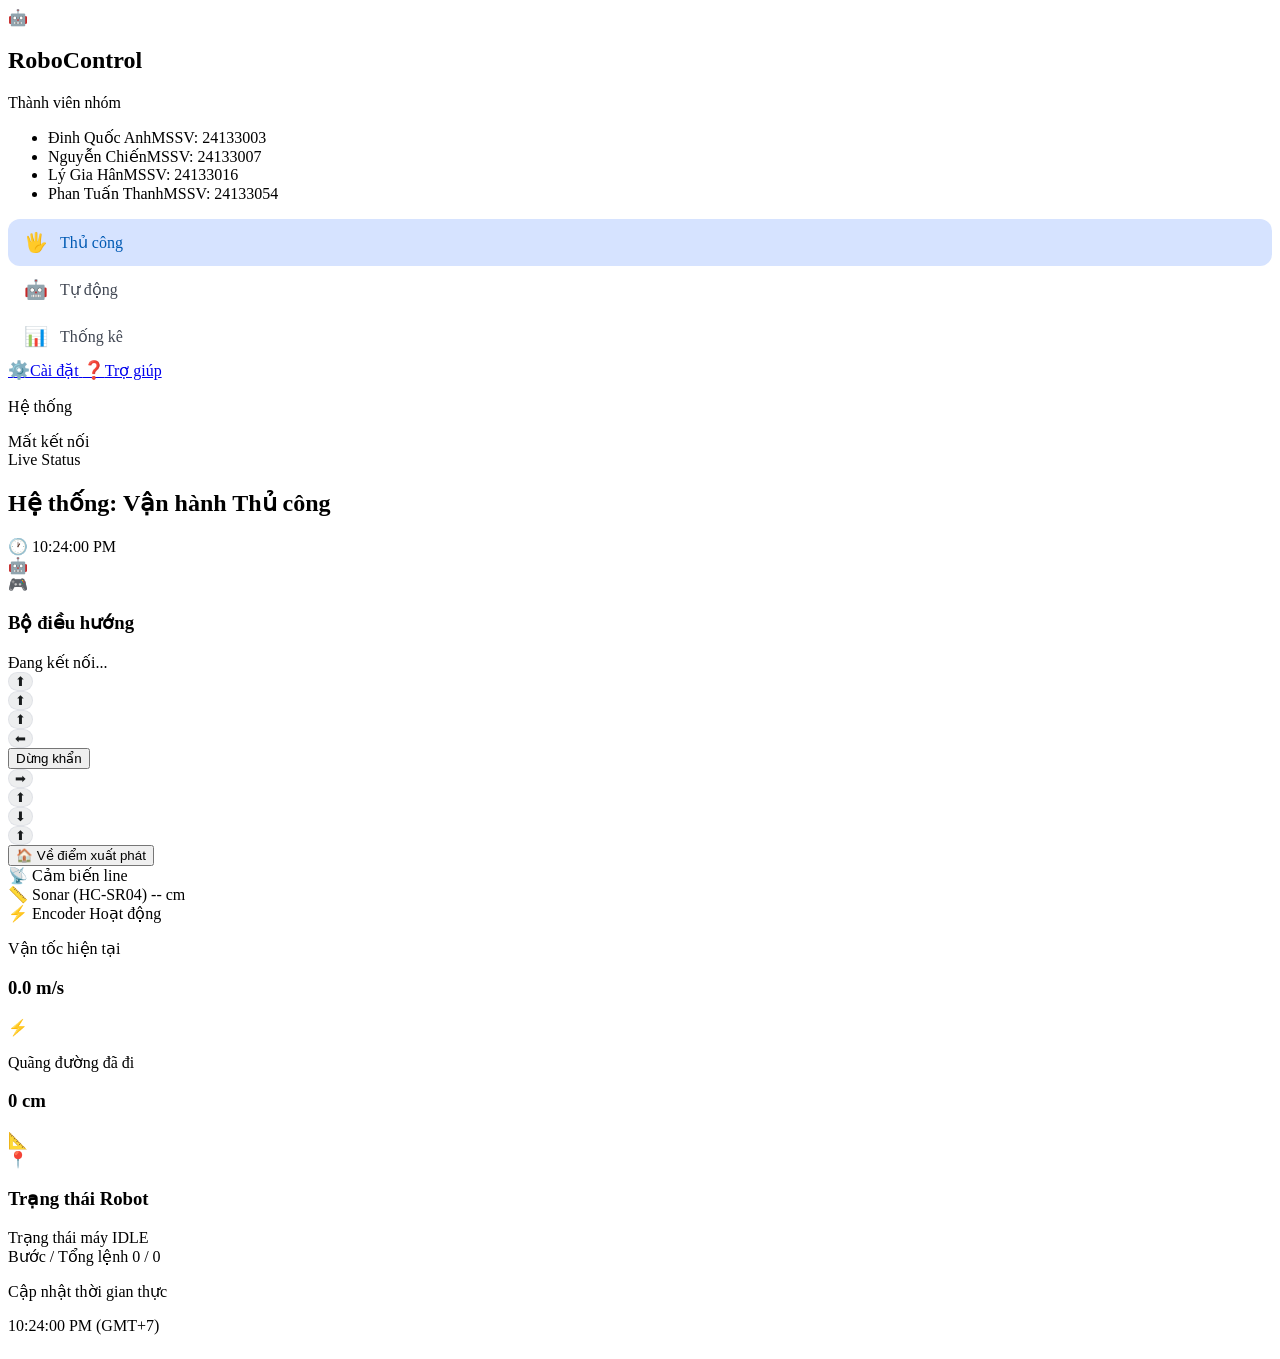
==== commit 46230a89: "test cuoi" ====
--- a/ai-firmware/data/index.html
+++ b/ai-firmware/data/index.html
@@ -357,7 +357,7 @@
             </div>
           </div>
           <div class="flex-1 relative bg-slate-50 overflow-hidden p-4">
-            <svg id="agvMap" viewBox="0 0 340 270" class="w-full h-full">
+            <svg id="agvMap" viewBox="0 0 340 200" class="w-full h-full">
               <g class="track-lines">
               </g>
               <g id="pathLayer"></g>
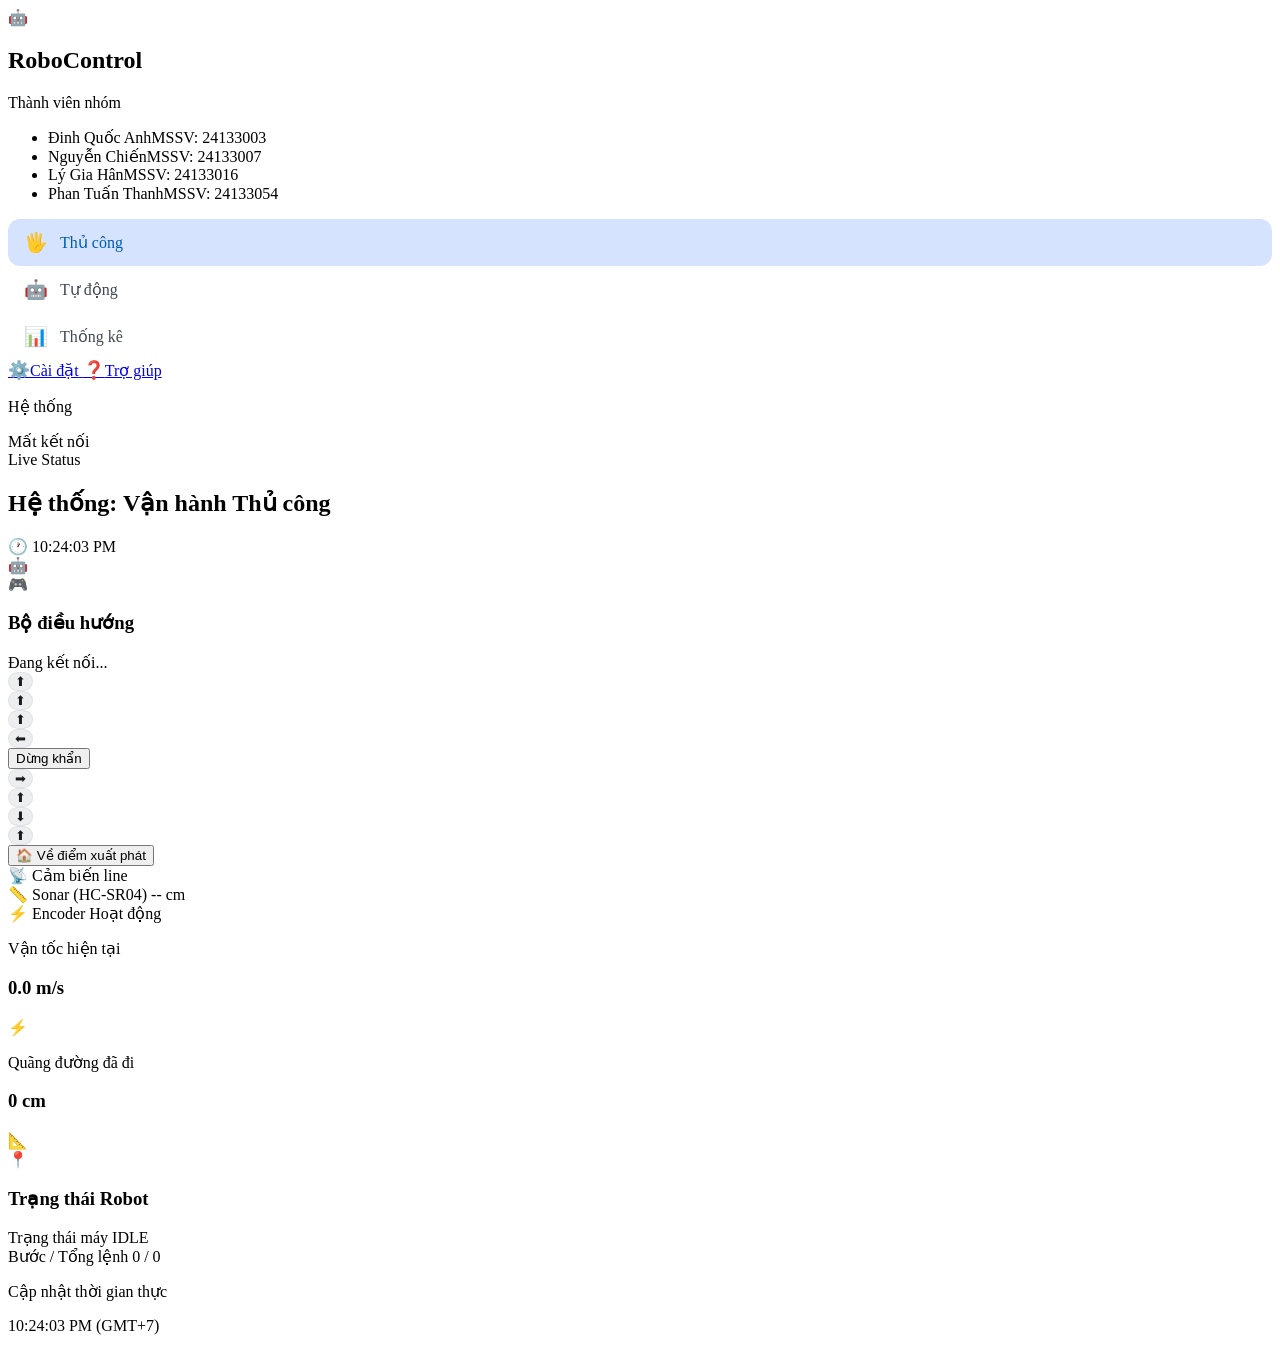
==== commit e13ba7f0: "chinh thong ke" ====
--- a/ai-firmware/data/index.html
+++ b/ai-firmware/data/index.html
@@ -295,9 +295,12 @@
       <!-- Top Status Row -->
       <div class="grid grid-cols-5 gap-4">
         <div class="bg-surface-container-lowest p-4 rounded-xl shadow-sm border border-outline-variant/10">
-          <span class="text-[10px] font-bold text-on-surface-variant tracking-widest uppercase block mb-1">Thứ tự
-            giao</span>
-          <span class="text-2xl font-black text-primary" id="autoOrderNum">#--/--</span>
+          <span class="text-[10px] font-bold text-on-surface-variant tracking-widest uppercase block mb-1">Thời gian
+            duyệt</span>
+          <div class="flex items-baseline gap-1">
+            <span class="text-2xl font-black text-primary" id="autoComputeTime">--</span>
+            <span class="text-xs font-bold text-on-surface-variant italic">ms</span>
+          </div>
         </div>
         <div class="bg-surface-container-lowest p-4 rounded-xl shadow-sm border border-outline-variant/10">
           <span class="text-[10px] font-bold text-on-surface-variant tracking-widest uppercase block mb-1">Số bước di
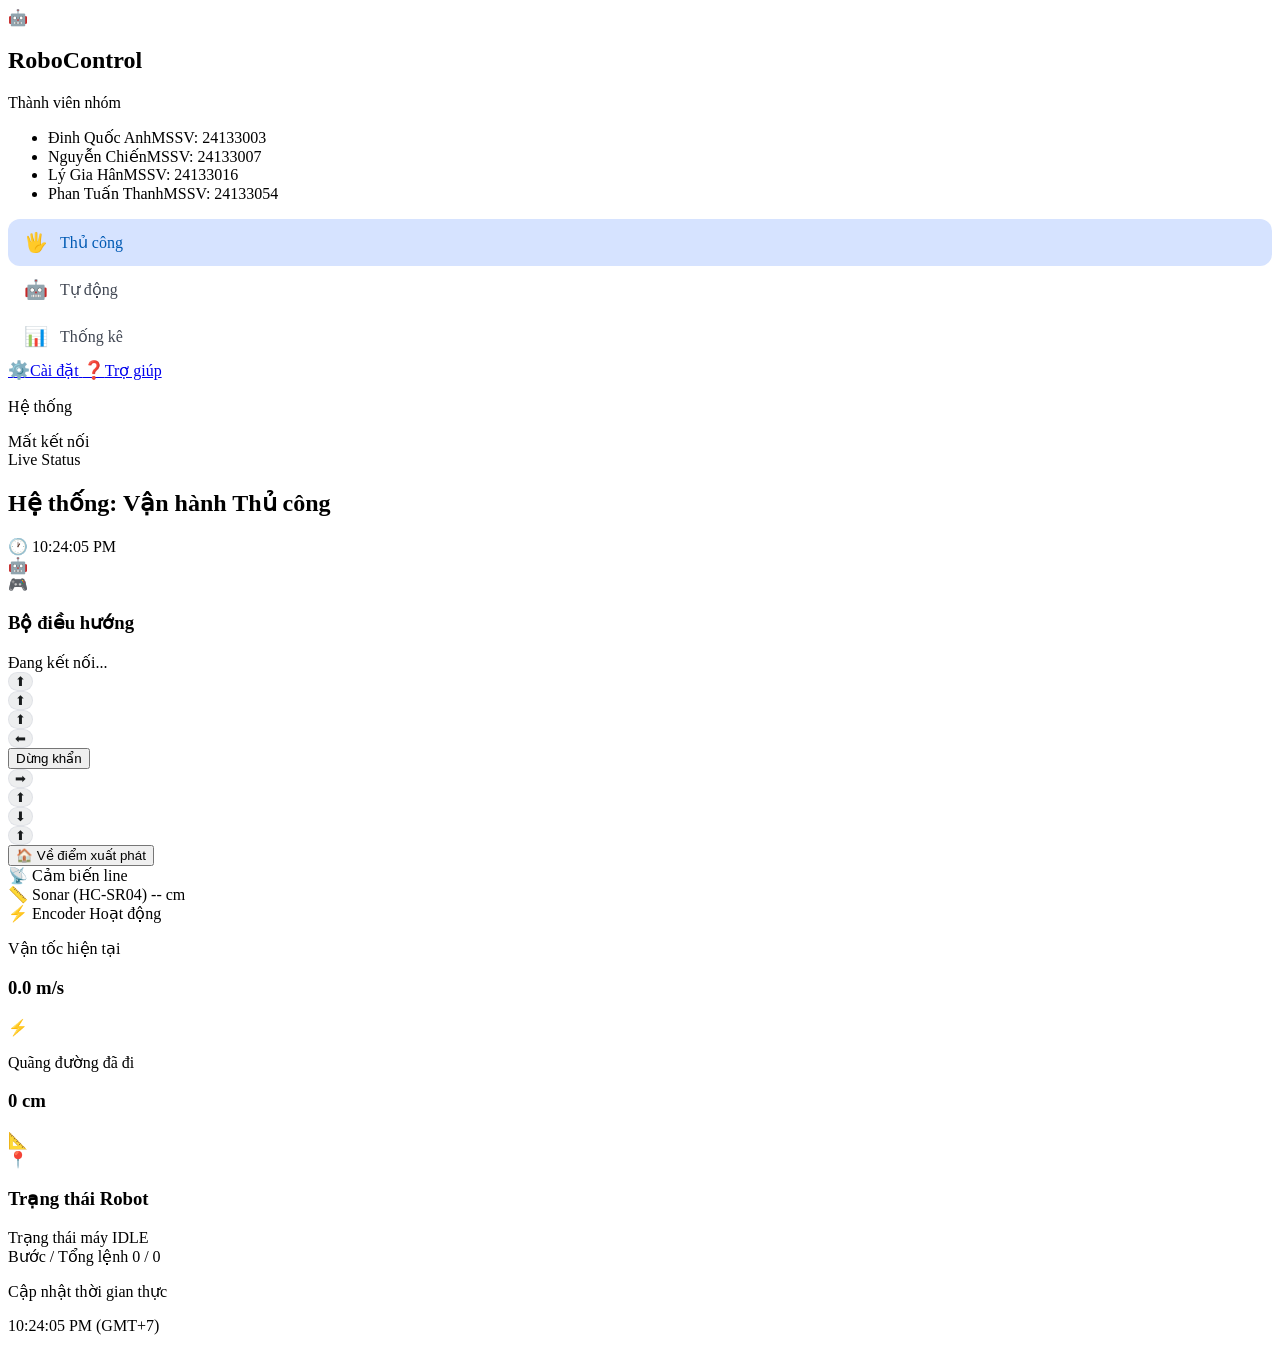
==== commit a53df9a8: "Them thong ke va so sanh chuyen sau" ====
--- a/ai-firmware/data/index.html
+++ b/ai-firmware/data/index.html
@@ -514,6 +514,40 @@
     <!-- ================================================ -->
     <main id="panel-stats" class="panel-view flex-1 p-8 overflow-y-auto hide-scrollbar">
       <div class="max-w-7xl mx-auto space-y-8">
+
+        <!-- ★ Scenario Info Card (Dynamic — reflects current map config) -->
+        <div class="bg-gradient-to-r from-primary to-primary-container p-6 rounded-3xl shadow-lg text-white">
+          <div class="flex items-center gap-3 mb-4">
+            <span class="text-3xl">🧪</span>
+            <div>
+              <h3 class="text-lg font-black uppercase tracking-wide">Kịch bản so sánh thuật toán</h3>
+              <p class="text-sm opacity-90">Dữ liệu phân tích dựa trên cấu hình bản đồ hiện tại ở tab Tự động</p>
+            </div>
+          </div>
+          <div class="grid grid-cols-2 md:grid-cols-5 gap-4 mt-4">
+            <div class="bg-white/15 backdrop-blur-sm rounded-2xl p-4">
+              <span class="text-[10px] font-bold uppercase tracking-widest opacity-80 block mb-1">Bản đồ</span>
+              <span class="text-base font-black">Grid 3×5 (15 node)</span>
+            </div>
+            <div class="bg-white/15 backdrop-blur-sm rounded-2xl p-4">
+              <span class="text-[10px] font-bold uppercase tracking-widest opacity-80 block mb-1">📌 Xuất phát</span>
+              <span class="text-base font-black" id="statsStartNode">Node 10</span>
+            </div>
+            <div class="bg-white/15 backdrop-blur-sm rounded-2xl p-4">
+              <span class="text-[10px] font-bold uppercase tracking-widest opacity-80 block mb-1">📍 Đích đến</span>
+              <span class="text-base font-black" id="statsTargetNodes">--</span>
+            </div>
+            <div class="bg-white/15 backdrop-blur-sm rounded-2xl p-4">
+              <span class="text-[10px] font-bold uppercase tracking-widest opacity-80 block mb-1">🚫 Vật cản</span>
+              <span class="text-base font-black" id="statsObstacles">Không có</span>
+            </div>
+            <div class="bg-white/15 backdrop-blur-sm rounded-2xl p-4">
+              <span class="text-[10px] font-bold uppercase tracking-widest opacity-80 block mb-1">⚖️ Trọng số</span>
+              <span class="text-base font-black" id="statsWeightInfo">Đồng nhất (=1)</span>
+            </div>
+          </div>
+        </div>
+
         <!-- KPI Row -->
         <div class="grid grid-cols-1 md:grid-cols-4 gap-6">
           <div
@@ -556,9 +590,8 @@
           <div class="col-span-12 bg-surface-container-lowest p-8 rounded-3xl shadow-sm border border-slate-100">
             <div class="flex items-center justify-between mb-6">
               <div>
-                <h3 class="text-lg font-bold tracking-tight">So sánh 5 Thuật toán Tìm đường</h3>
-                <p class="text-xs text-on-surface-variant">So sánh Số bước, Node đã duyệt, Thời gian tính toán giữa các
-                  thuật toán</p>
+                <h3 class="text-lg font-bold tracking-tight">📊 So sánh 5 Thuật toán Tìm đường</h3>
+                <p class="text-xs text-on-surface-variant">So sánh Số bước, Node đã duyệt, Thời gian tính toán giữa các thuật toán</p>
               </div>
               <button
                 class="flex items-center gap-2 bg-primary text-white px-5 py-2.5 rounded-xl text-sm font-bold shadow-sm hover:bg-primary/90 transition-all"
@@ -567,8 +600,24 @@
               </button>
             </div>
             <div class="h-80"><canvas id="algoComparisonChart"></canvas></div>
-            <div id="algoCompareResult" class="mt-4 text-sm text-on-surface-variant"></div>
-          </div>
+            <!-- ★ Detailed Analysis Table (populated by JS) -->
+            <div id="algoCompareResult" class="mt-6 text-sm text-on-surface-variant"></div>
+          </div>
+
+          <!-- ★ Detailed Algorithm Analysis Table (pre-populated with benchmark data) -->
+          <div class="col-span-12 bg-surface-container-lowest p-8 rounded-3xl shadow-sm border border-slate-100">
+            <div class="flex items-center gap-3 mb-6">
+              <span class="text-2xl">🏆</span>
+              <div>
+                <h3 class="text-lg font-bold tracking-tight">Bảng phân tích chi tiết thuật toán</h3>
+                <p class="text-xs text-on-surface-variant">Kịch bản: Node 10 → Node 4 | Vật cản: 7, 8 | Trọng số = 1</p>
+              </div>
+            </div>
+            <div class="overflow-x-auto" id="benchmarkTableArea">
+              <!-- This will be populated by JS on page load and when compareAllBtn is clicked -->
+            </div>
+          </div>
+
 
           <!-- Order History -->
           <div class="col-span-12 bg-surface-container-lowest p-8 rounded-3xl shadow-sm border border-slate-100">
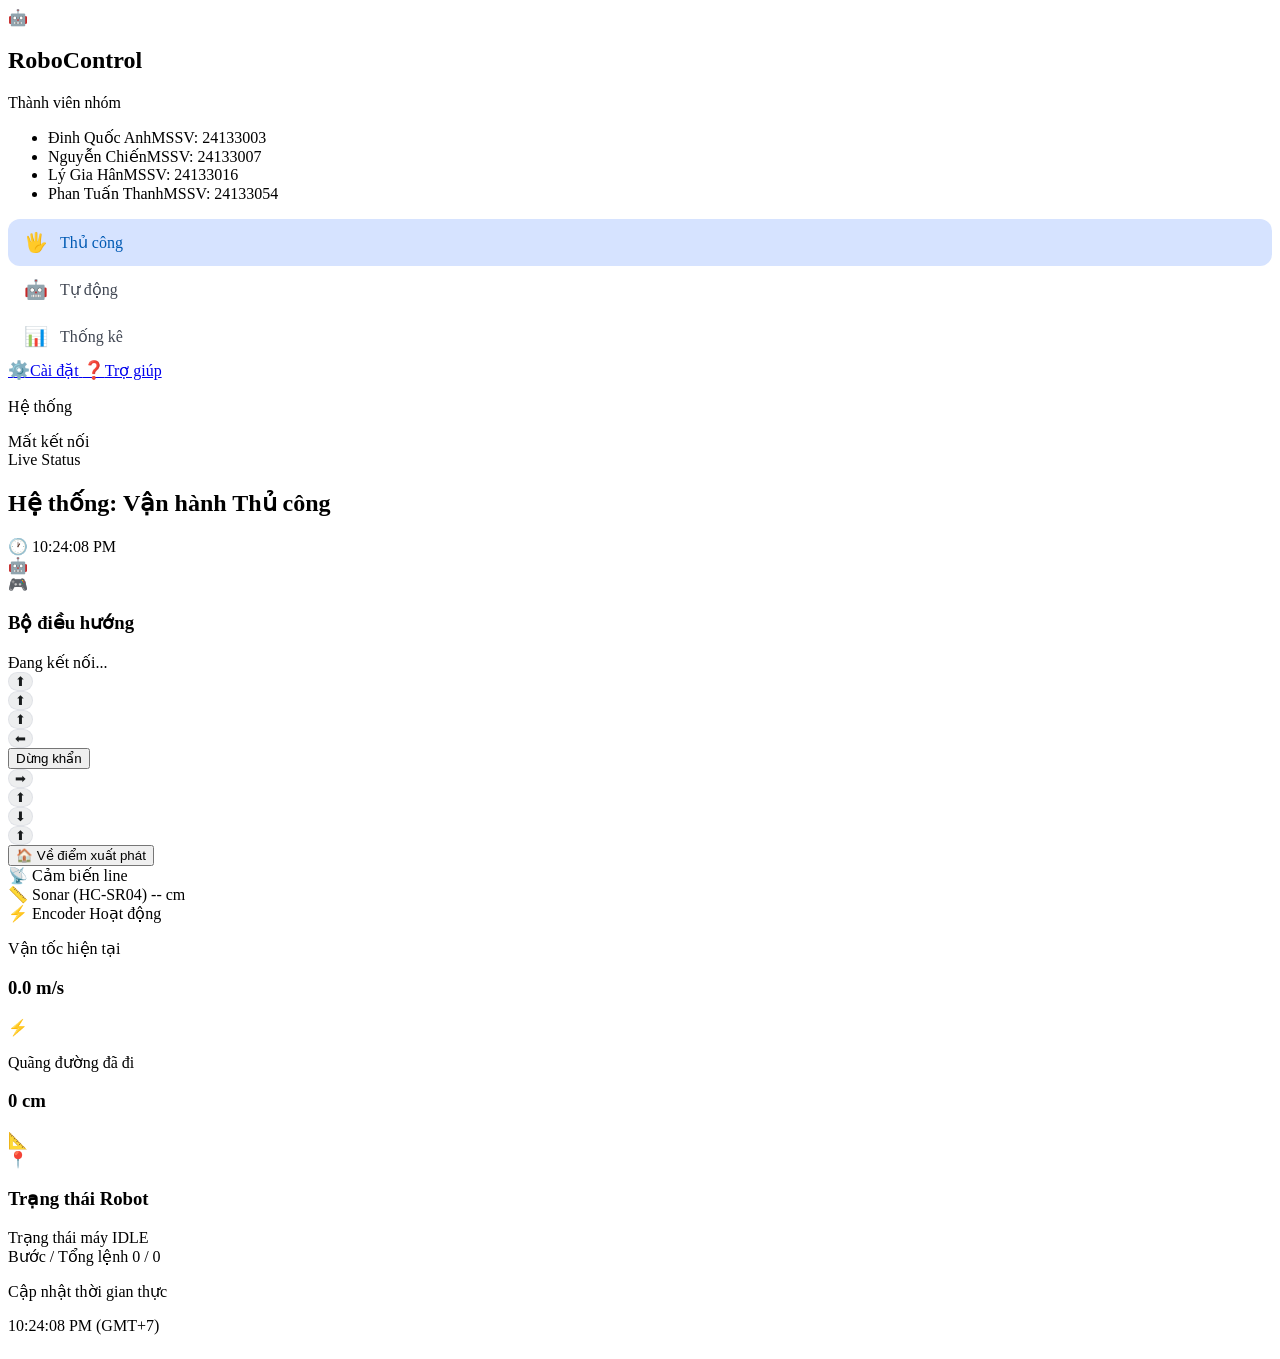
==== commit 83289b57: "sua xi li mat line va hoan thi tim line" ====
--- a/ai-firmware/data/index.html
+++ b/ai-firmware/data/index.html
@@ -618,6 +618,21 @@
             </div>
           </div>
 
+          <!-- ★ Algorithm Evaluation Cards -->
+          <div class="col-span-12 bg-surface-container-lowest p-8 rounded-3xl shadow-sm border border-slate-100">
+            <div class="flex items-center gap-3 mb-6">
+              <span class="text-2xl">📖</span>
+              <div>
+                <h3 class="text-lg font-bold tracking-tight">Đánh giá chi tiết từng thuật toán</h3>
+                <p class="text-xs text-on-surface-variant">Ưu điểm, nhược điểm và nhận xét thực tế</p>
+              </div>
+            </div>
+            <div id="algoEvaluationArea">
+              <!-- Populated by renderEvaluationCards() when Compare All is clicked -->
+              <p class="text-sm text-on-surface-variant text-center py-6">Nhấn <b>"📊 So Sánh Tất Cả"</b> để xem đánh giá chi tiết</p>
+            </div>
+          </div>
+
 
           <!-- Order History -->
           <div class="col-span-12 bg-surface-container-lowest p-8 rounded-3xl shadow-sm border border-slate-100">
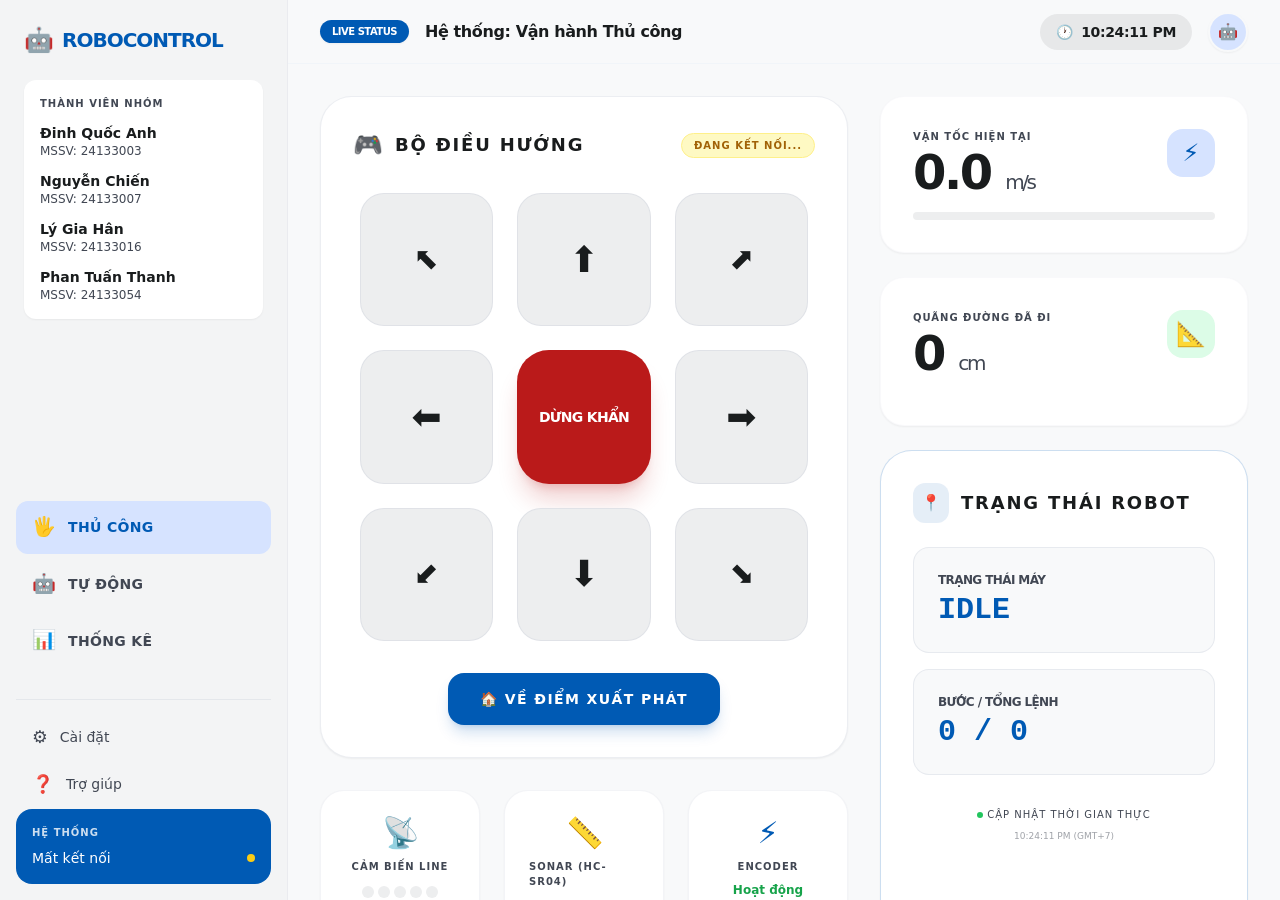
==== commit fc7be591: "hoàn thiện đồ án" ====
--- a/ai-firmware/data/index.html
+++ b/ai-firmware/data/index.html
@@ -50,7 +50,7 @@
             "inverse-on-surface": "#f0f1f2",
             "inverse-primary": "#aac7ff",
           },
-          fontFamily: { "headline": ["system-ui","sans-serif"], "body": ["system-ui","sans-serif"], "label": ["system-ui","sans-serif"] },
+          fontFamily: { "headline": ["system-ui", "sans-serif"], "body": ["system-ui", "sans-serif"], "label": ["system-ui", "sans-serif"] },
           borderRadius: { "DEFAULT": "0.25rem", "lg": "0.5rem", "xl": "0.75rem", "full": "9999px" },
         },
       },
@@ -260,8 +260,7 @@
         <!-- Robot State/Step -->
         <section class="bg-surface-container-lowest p-8 rounded-[2rem] shadow-sm border border-primary/20 flex-1">
           <div class="flex items-center gap-3 mb-6">
-            <div class="bg-primary/10 p-2 rounded-xl"><span
-                class="text-primary">📍</span></div>
+            <div class="bg-primary/10 p-2 rounded-xl"><span class="text-primary">📍</span></div>
             <h3 class="text-lg font-black uppercase tracking-widest text-on-surface">Trạng thái Robot</h3>
           </div>
           <div class="space-y-4">
@@ -385,8 +384,10 @@
               </div>
               <div class="flex items-center gap-3 text-[11px] font-semibold">
                 <span>Step: <b class="text-on-surface" id="animStepNum">0</b>/<b id="animTotalSteps">0</b></span>
-                <span class="flex items-center gap-1"><span class="anim-legend-dot" style="background:#f59e0b"></span> <b class="text-amber-700" id="animExploredCount">0</b></span>
-                <span class="flex items-center gap-1"><span class="anim-legend-dot" style="background:#3b82f6"></span> <b class="text-blue-700" id="animFrontierCount">0</b></span>
+                <span class="flex items-center gap-1"><span class="anim-legend-dot" style="background:#f59e0b"></span>
+                  <b class="text-amber-700" id="animExploredCount">0</b></span>
+                <span class="flex items-center gap-1"><span class="anim-legend-dot" style="background:#3b82f6"></span>
+                  <b class="text-blue-700" id="animFrontierCount">0</b></span>
               </div>
             </div>
           </div>
@@ -434,10 +435,14 @@
               </div>
             </div>
             <div class="pt-2 space-y-2">
-              <button class="w-full flex items-center justify-center gap-2 bg-gradient-to-r from-primary to-primary-container text-on-primary px-4 py-3 rounded-xl text-sm font-bold shadow-lg shadow-primary/20 hover:brightness-110 transition-all active:scale-[0.98]" onclick="animStart()">
+              <button
+                class="w-full flex items-center justify-center gap-2 bg-gradient-to-r from-primary to-primary-container text-on-primary px-4 py-3 rounded-xl text-sm font-bold shadow-lg shadow-primary/20 hover:brightness-110 transition-all active:scale-[0.98]"
+                onclick="animStart()">
                 ⏯ MÔ PHỎNG THUẬT TOÁN
               </button>
-              <button class="w-full flex items-center justify-center gap-2 bg-green-600 text-white px-4 py-3 rounded-xl text-sm font-bold shadow-lg shadow-green-600/20 hover:bg-green-700 transition-all active:scale-[0.98]" id="deliverBtn2" onclick="document.getElementById('deliverBtn').click()">
+              <button
+                class="w-full flex items-center justify-center gap-2 bg-green-600 text-white px-4 py-3 rounded-xl text-sm font-bold shadow-lg shadow-green-600/20 hover:bg-green-700 transition-all active:scale-[0.98]"
+                id="deliverBtn2" onclick="document.getElementById('deliverBtn').click()">
                 🚀 NẠP LỘ TRÌNH & CHO XE CHẠY
               </button>
             </div>
@@ -447,15 +452,13 @@
             <button
               class="flex flex-col items-center justify-center p-4 bg-white border border-outline-variant/20 rounded-xl hover:bg-slate-50 transition-colors group"
               onclick="sendCommand('/return_home')">
-              <span
-                class="text-primary mb-1 group-active:scale-90 transition-transform text-xl">🏭</span>
+              <span class="text-primary mb-1 group-active:scale-90 transition-transform text-xl">🏭</span>
               <span class="text-xs font-bold text-primary">VỀ KHO</span>
             </button>
             <button
               class="flex flex-col items-center justify-center p-4 bg-white border border-outline-variant/20 rounded-xl hover:bg-slate-50 transition-colors group"
               onclick="sendCommand('/resume')">
-              <span
-                class="text-on-surface-variant mb-1 group-active:scale-90 transition-transform text-xl">⏭</span>
+              <span class="text-on-surface-variant mb-1 group-active:scale-90 transition-transform text-xl">⏭</span>
               <span class="text-xs font-bold text-on-surface-variant">TIẾP TỤC</span>
             </button>
             <button
@@ -591,7 +594,8 @@
             <div class="flex items-center justify-between mb-6">
               <div>
                 <h3 class="text-lg font-bold tracking-tight">📊 So sánh 5 Thuật toán Tìm đường</h3>
-                <p class="text-xs text-on-surface-variant">So sánh Số bước, Node đã duyệt, Thời gian tính toán giữa các thuật toán</p>
+                <p class="text-xs text-on-surface-variant">So sánh Số bước, Node đã duyệt, Thời gian tính toán giữa các
+                  thuật toán</p>
               </div>
               <button
                 class="flex items-center gap-2 bg-primary text-white px-5 py-2.5 rounded-xl text-sm font-bold shadow-sm hover:bg-primary/90 transition-all"
@@ -629,7 +633,8 @@
             </div>
             <div id="algoEvaluationArea">
               <!-- Populated by renderEvaluationCards() when Compare All is clicked -->
-              <p class="text-sm text-on-surface-variant text-center py-6">Nhấn <b>"📊 So Sánh Tất Cả"</b> để xem đánh giá chi tiết</p>
+              <p class="text-sm text-on-surface-variant text-center py-6">Nhấn <b>"📊 So Sánh Tất Cả"</b> để xem đánh
+                giá chi tiết</p>
             </div>
           </div>
 
--- a/ai-firmware/data/style.css
+++ b/ai-firmware/data/style.css
@@ -413,14 +413,29 @@
 }
 
 @keyframes nodePulse {
-  0% { transform: scale(1); }
-  50% { transform: scale(1.15); }
-  100% { transform: scale(1); }
+  0% {
+    transform: scale(1);
+  }
+
+  50% {
+    transform: scale(1.15);
+  }
+
+  100% {
+    transform: scale(1);
+  }
 }
 
 @keyframes edgeSelPulse {
-  0%, 100% { opacity: 1; }
-  50% { opacity: 0.7; }
+
+  0%,
+  100% {
+    opacity: 1;
+  }
+
+  50% {
+    opacity: 0.7;
+  }
 }
 
 /* Edge weight labels */
@@ -507,18 +522,21 @@
   stroke-linecap: round;
   pointer-events: none;
 }
+
 .flow-edge.edge-current {
   stroke: #ef4444;
   stroke-width: 4.5;
   opacity: 0.9;
-  filter: drop-shadow(0 0 5px rgba(239,68,68,0.6));
-}
+  filter: drop-shadow(0 0 5px rgba(239, 68, 68, 0.6));
+}
+
 .flow-edge.edge-explored {
   stroke: #f59e0b;
   stroke-width: 3;
   opacity: 0.55;
   filter: none;
 }
+
 .flow-edge.edge-frontier {
   stroke: #60a5fa;
   stroke-width: 2;
@@ -526,6 +544,7 @@
   stroke-dasharray: 5 4 !important;
   stroke-dashoffset: 0 !important;
 }
+
 #flowLayer {
   transition: opacity 0.3s;
 }
@@ -536,11 +555,13 @@
   transition: transform 0.35s cubic-bezier(0.4, 0, 0.2, 1);
   pointer-events: all;
 }
+
 .robot-glow {
   fill: rgba(22, 163, 74, 0.15);
   stroke: none;
   animation: robotGlow 2s ease-in-out infinite;
 }
+
 .robot-arrow {
   fill: #16a34a;
   stroke: #15803d;
@@ -548,10 +569,19 @@
   stroke-linejoin: round;
   filter: drop-shadow(0 2px 4px rgba(22, 163, 74, 0.5));
 }
+
 .robot-center {
   fill: #15803d;
 }
+
 @keyframes robotGlow {
-  0%, 100% { opacity: 0.3; }
-  50% { opacity: 0.12; }
+
+  0%,
+  100% {
+    opacity: 0.3;
+  }
+
+  50% {
+    opacity: 0.12;
+  }
 }
